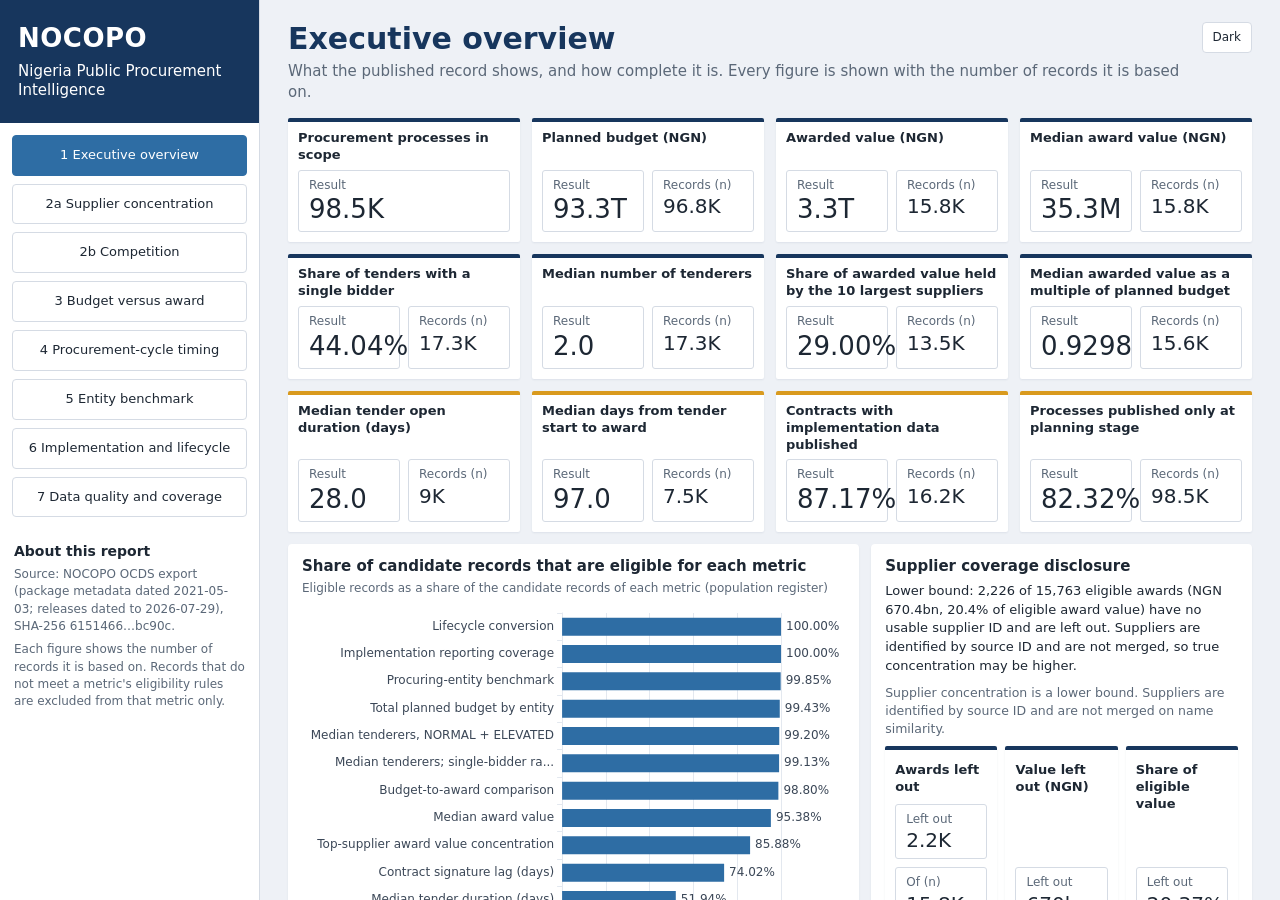
==== web/index.html @ b9e7f850 "feat(web): eight-page interactive web dashboard with responsive layout and Vercel config" ====
<!doctype html>
<html lang="en">
<head>
<meta charset="utf-8">
<meta name="viewport" content="width=device-width, initial-scale=1">
<meta http-equiv="Content-Security-Policy" content="default-src 'self'; script-src 'self'; style-src 'self'; img-src 'self' data:; font-src 'self'; connect-src 'self'; object-src 'none'; base-uri 'self'; form-action 'none'">
<meta name="description" content="Interactive dashboard of Nigeria's published public procurement records (NOCOPO OCDS export): suppliers, competition, budgets, timing, entities, implementation and data quality.">
<title>Nigeria Procurement Dashboard</title>
<link rel="icon" href="favicon.svg" type="image/svg+xml">
<link rel="stylesheet" href="css/site.css">
<script src="js/theme.js"></script>
<script src="vendor/echarts-5.6.0.min.js" defer></script>
<script type="module" src="js/app.js"></script>
</head>
<body>
<div class="layout">
  <aside class="sidebar" aria-label="Pages">
    <div class="brand">
      <p class="brand-name">NOCOPO</p>
      <p class="brand-sub">Nigeria Public Procurement Intelligence</p>
    </div>
    <nav><ul class="nav" id="nav"></ul></nav>
    <div class="about">
      <h2>About this report</h2>
      <p id="about-source"></p>
      <p>Each figure shows the number of records it is based on. Records that do not meet a metric's eligibility rules are excluded from that metric only.</p>
    </div>
  </aside>
  <div class="content">
    <div class="menu-bar">
      <span class="brand-name">NOCOPO</span>
      <label class="visually-hidden" for="page-menu">Page</label>
      <select id="page-menu"></select>
    </div>
    <main class="main" id="main" tabindex="-1">
      <div class="page-head">
        <div>
          <h1 class="page-title" id="page-title">Loading</h1>
          <p class="page-question" id="page-question"></p>
        </div>
        <button type="button" class="theme-toggle" id="theme-toggle" aria-label="Switch between light and dark colours">Dark</button>
      </div>
      <div id="page"><p class="loading">Loading the data…</p></div>
      <footer class="footer" id="footer">
        <p id="footer-caveat"></p>
        <p>Data: NOCOPO OCDS export published by the Bureau of Public Procurement under the Open Data Commons Public Domain
           Dedication and Licence (ODC-PDDL). Independent analysis, not endorsed by the Bureau of Public Procurement.</p>
        <p>Code and documentation: MIT licence. Charts: Apache ECharts 5.6.0, Apache License 2.0
           (<a href="vendor/ECHARTS-LICENSE.txt">licence</a>, <a href="vendor/ECHARTS-NOTICE.txt">notice</a>).</p>
        <p class="links">
          <a href="https://github.com/kene-obiekwe/nigeria-public-procurement-intelligence" rel="noopener">Source code and method (GitHub)</a>
          <a href="check.html">Data checks</a>
        </p>
        <p class="about-inline" id="about-inline"></p>
      </footer>
    </main>
  </div>
</div>
</body>
</html>
---- web/css/site.css ----
/* Nigeria Public Procurement Intelligence: web dashboard styles.
   Two neutral colours plus grey, as the Power BI report (dashboard/README.md §7): no red/green colouring. */

:root {
  --bg: #eef1f6;
  --surface: #ffffff;
  --surface-2: #f6f8fb;
  --fg: #1d2733;
  --muted: #5b6878;
  --line: #d5dbe4;
  --brand: #17365d;
  --brand-fg: #ffffff;
  --accent: #2e6da4;
  --accent-soft: #9dbfdf;
  --accent-2: #d99a1e;
  --focus: #2e6da4;
  --chart-text: #3b4757;
  --chart-grid: #e3e8ef;
  --shadow: 0 1px 2px rgba(23, 54, 93, 0.08);
  color-scheme: light;
}

@media (prefers-color-scheme: dark) {
  :root:not([data-theme="light"]) {
    --bg: #0e141b;
    --surface: #17202b;
    --surface-2: #1d2835;
    --fg: #e4eaf1;
    --muted: #9aa8b8;
    --line: #2d3a49;
    --brand: #10253f;
    --brand-fg: #e4eaf1;
    --accent: #6aa5dc;
    --accent-soft: #3d6a96;
    --accent-2: #e0ad45;
    --focus: #8cbcf0;
    --chart-text: #c3cedb;
    --chart-grid: #2a3644;
    --shadow: none;
    color-scheme: dark;
  }
}

:root[data-theme="dark"] {
  --bg: #0e141b;
  --surface: #17202b;
  --surface-2: #1d2835;
  --fg: #e4eaf1;
  --muted: #9aa8b8;
  --line: #2d3a49;
  --brand: #10253f;
  --brand-fg: #e4eaf1;
  --accent: #6aa5dc;
  --accent-soft: #3d6a96;
  --accent-2: #e0ad45;
  --focus: #8cbcf0;
  --chart-text: #c3cedb;
  --chart-grid: #2a3644;
  --shadow: none;
  color-scheme: dark;
}

* { box-sizing: border-box; }
html { -webkit-text-size-adjust: 100%; }
body {
  margin: 0;
  background: var(--bg);
  color: var(--fg);
  font: 14px/1.45 system-ui, -apple-system, "Segoe UI", Roboto, "Helvetica Neue", Arial, sans-serif;
}
a { color: var(--accent); }
:focus-visible { outline: 2px solid var(--focus); outline-offset: 2px; }
.visually-hidden { position: absolute; width: 1px; height: 1px; overflow: hidden; clip: rect(0 0 0 0); white-space: nowrap; }

/* ---------- shell ---------- */
.layout { display: grid; grid-template-columns: 260px minmax(0, 1fr); min-height: 100vh; }
.sidebar { background: var(--surface); border-right: 1px solid var(--line); display: flex; flex-direction: column; }
.brand { background: var(--brand); color: var(--brand-fg); padding: 20px 18px 22px; }
.brand-name { font-size: 26px; font-weight: 700; letter-spacing: 0.5px; margin: 0; }
.brand-sub { margin: 4px 0 0; font-size: 15px; line-height: 1.3; }
.nav { list-style: none; margin: 0; padding: 12px; display: grid; gap: 8px; }
.nav a {
  display: block; padding: 10px 12px; border: 1px solid var(--line); border-radius: 4px;
  color: var(--fg); text-decoration: none; text-align: center; font-size: 13px; background: var(--surface);
}
.nav a:hover { border-color: var(--accent); }
.nav a[aria-current="page"] { background: var(--accent); border-color: var(--accent); color: #fff; }
.about { padding: 4px 14px 18px; font-size: 12px; color: var(--muted); }
.about h2 { font-size: 14px; margin: 8px 0 4px; color: var(--fg); }
.about p { margin: 0 0 6px; }
.menu-bar { display: none; }

.main { padding: 22px 28px 16px; min-width: 0; }
.page-head { display: flex; justify-content: space-between; align-items: flex-start; gap: 12px; }
.page-title { font-size: 30px; line-height: 1.15; margin: 0; color: var(--brand); }
:root[data-theme="dark"] .page-title { color: var(--fg); }
@media (prefers-color-scheme: dark) { :root:not([data-theme="light"]) .page-title { color: var(--fg); } }
.page-question { margin: 4px 0 14px; color: var(--muted); font-size: 15px; }
.theme-toggle {
  flex: none; border: 1px solid var(--line); background: var(--surface); color: var(--fg);
  border-radius: 4px; padding: 6px 10px; font: inherit; font-size: 12px; cursor: pointer;
}

/* ---------- controls ---------- */
.controls { display: flex; flex-wrap: wrap; gap: 10px; margin-bottom: 14px; }
.control {
  background: var(--surface); border: 1px solid var(--line); border-radius: 4px; padding: 6px 8px;
  display: flex; flex-direction: column; gap: 4px; min-width: 150px; flex: 1 1 180px; max-width: 420px;
}
.control.wide { flex: 2 1 300px; }
.control label, .control .label { font-size: 12px; font-weight: 600; color: var(--brand); }
:root[data-theme="dark"] .control label, :root[data-theme="dark"] .control .label { color: var(--fg); }
@media (prefers-color-scheme: dark) {
  :root:not([data-theme="light"]) .control label, :root:not([data-theme="light"]) .control .label { color: var(--fg); }
}
.control select, .control input[type="text"], .control input[type="search"], .control input[type="number"] {
  font: inherit; color: var(--fg); background: var(--surface-2); border: 1px solid var(--line); border-radius: 3px;
  padding: 5px 6px; width: 100%; min-width: 0;
}
.control .row { display: flex; gap: 6px; }
.control button {
  font: inherit; font-size: 12px; border: 1px solid var(--line); background: var(--surface-2); color: var(--fg);
  border-radius: 3px; padding: 0 8px; cursor: pointer;
}
.control.check { flex-direction: row; align-items: center; gap: 8px; }
.control.check label { font-weight: 400; color: var(--fg); }
.control .hint { font-size: 11px; color: var(--muted); }

/* ---------- cards ---------- */
.cards { display: grid; grid-template-columns: repeat(4, minmax(0, 1fr)); gap: 12px; margin-bottom: 12px; }
.cards.five { grid-template-columns: repeat(5, minmax(0, 1fr)); }
.cards.three { grid-template-columns: repeat(3, minmax(0, 1fr)); }
.cards.six { grid-template-columns: repeat(6, minmax(0, 1fr)); }
.card {
  background: var(--surface); border-top: 4px solid var(--brand); border-radius: 2px; box-shadow: var(--shadow);
  padding: 8px 10px 10px; display: flex; flex-direction: column; min-width: 0; cursor: pointer;
}
:root[data-theme="dark"] .card { border-top-color: var(--accent); }
@media (prefers-color-scheme: dark) { :root:not([data-theme="light"]) .card { border-top-color: var(--accent); } }
.card.timing { border-top-color: var(--accent-2); }
.card-title { font-size: 13px; font-weight: 600; margin: 0 0 6px; line-height: 1.3; }
.card-body { display: flex; gap: 8px; margin-top: auto; }
.card-cell { flex: 1; min-width: 0; border: 1px solid var(--line); border-radius: 3px; padding: 6px 10px; }
.card-cell .k { font-size: 12px; color: var(--muted); }
.card-cell .v { font-size: 26px; line-height: 1.2; font-variant-numeric: tabular-nums; overflow-wrap: anywhere; }
.card-cell.n .v { font-size: 20px; }
.card.exact .card-cell .v { font-size: 15px; }
.card:focus-visible { outline-offset: 1px; }

/* ---------- panels ---------- */
.grid { display: grid; gap: 12px; margin-bottom: 12px; }
.grid.two { grid-template-columns: repeat(2, minmax(0, 1fr)); }
.grid.three { grid-template-columns: repeat(3, minmax(0, 1fr)); }
.grid.wide-left { grid-template-columns: minmax(0, 3fr) minmax(0, 2fr); }
.grid.wide-right { grid-template-columns: minmax(0, 2fr) minmax(0, 3fr); }
.panel { background: var(--surface); border-radius: 4px; box-shadow: var(--shadow); padding: 12px 14px; min-width: 0; }
.panel h2 { font-size: 15px; margin: 0; }
.panel .sub { margin: 2px 0 8px; font-size: 12px; color: var(--muted); }
.panel.sensitivity { border-left: 4px solid var(--accent-2); }
.panel p { margin: 4px 0 8px; }
.chart { width: 100%; height: 300px; }
.chart.tall { height: 380px; }
.chart.short { height: 240px; }

/* ---------- tables ---------- */
.table-wrap { overflow: auto; max-height: 420px; border: 1px solid var(--line); border-radius: 3px; }
.table-wrap.short { max-height: 300px; }
.table-wrap.free { max-height: none; }
table { border-collapse: collapse; width: 100%; font-size: 12.5px; font-variant-numeric: tabular-nums; }
th, td { padding: 5px 8px; border-bottom: 1px solid var(--line); text-align: left; vertical-align: top; }
th { position: sticky; top: 0; background: var(--surface-2); font-weight: 600; z-index: 1; }
td.num, th.num { text-align: right; white-space: nowrap; }
td.bar { position: relative; min-width: 110px; }
td.bar .fill { position: absolute; left: 0; top: 3px; bottom: 3px; background: var(--accent-soft); opacity: 0.75; }
td.bar span { position: relative; }
tr.blank td { color: var(--muted); }
.empty { color: var(--muted); font-style: italic; padding: 8px 0; }

/* ---------- text ---------- */
.caveat { color: var(--muted); font-size: 12.5px; margin: 6px 0; }
.disclosure { font-size: 13px; }
.disclosure strong { color: var(--fg); }
.footer { margin-top: 18px; padding-top: 10px; border-top: 1px solid var(--line); color: var(--muted); font-size: 12.5px; }
.footer p { margin: 4px 0; }
.footer .links a { margin-right: 14px; }
.loading { padding: 40px 0; color: var(--muted); }
.error { padding: 16px; background: var(--surface); border-left: 4px solid var(--accent-2); }

/* ---------- responsive ---------- */
@media (max-width: 1279px) {
  .cards, .cards.five, .cards.six { grid-template-columns: repeat(3, minmax(0, 1fr)); }
}
@media (max-width: 1023px) {
  .layout { grid-template-columns: minmax(0, 1fr); }
  .sidebar { display: none; }
  .menu-bar {
    display: flex; align-items: center; gap: 10px; flex-wrap: wrap; background: var(--brand); color: var(--brand-fg);
    padding: 10px 16px;
  }
  .menu-bar .brand-name { font-size: 20px; }
  .menu-bar select { flex: 1 1 200px; font: inherit; padding: 6px; border-radius: 3px; border: 0; min-width: 0; }
  .main { padding: 16px; }
  .grid.two, .grid.three, .grid.wide-left, .grid.wide-right { grid-template-columns: minmax(0, 1fr); }
  .cards, .cards.five, .cards.six, .cards.three { grid-template-columns: repeat(2, minmax(0, 1fr)); }
  .about-inline { display: block; }
}
@media (max-width: 599px) {
  .page-title { font-size: 24px; }
  .cards, .cards.five, .cards.six, .cards.three { grid-template-columns: minmax(0, 1fr); }
  .card-cell .v { font-size: 22px; }
  .control { max-width: none; flex-basis: 100%; }
  .chart { height: 280px; }
  .chart.tall { height: 360px; }
}
.about-inline { display: none; color: var(--muted); font-size: 12px; }

.cards.two-col { grid-template-columns: repeat(2, minmax(0, 1fr)); margin-top: 12px; }
@media (max-width: 599px) { .cards.two-col { grid-template-columns: minmax(0, 1fr); } }
.card-body { flex-wrap: wrap; }
.card-cell { min-width: 84px; }
.panel .cards { margin: 8px 0 0; gap: 8px; }
.panel .card-cell .v { font-size: 20px; }
.card-cell .v { white-space: nowrap; overflow-wrap: normal; }
.card.exact .card-cell .v { white-space: normal; overflow-wrap: anywhere; }
.table-wrap.tall { max-height: 640px; }
@media (max-width: 599px) {
  .table-wrap td:first-child, .table-wrap th:first-child { min-width: 150px; }
}
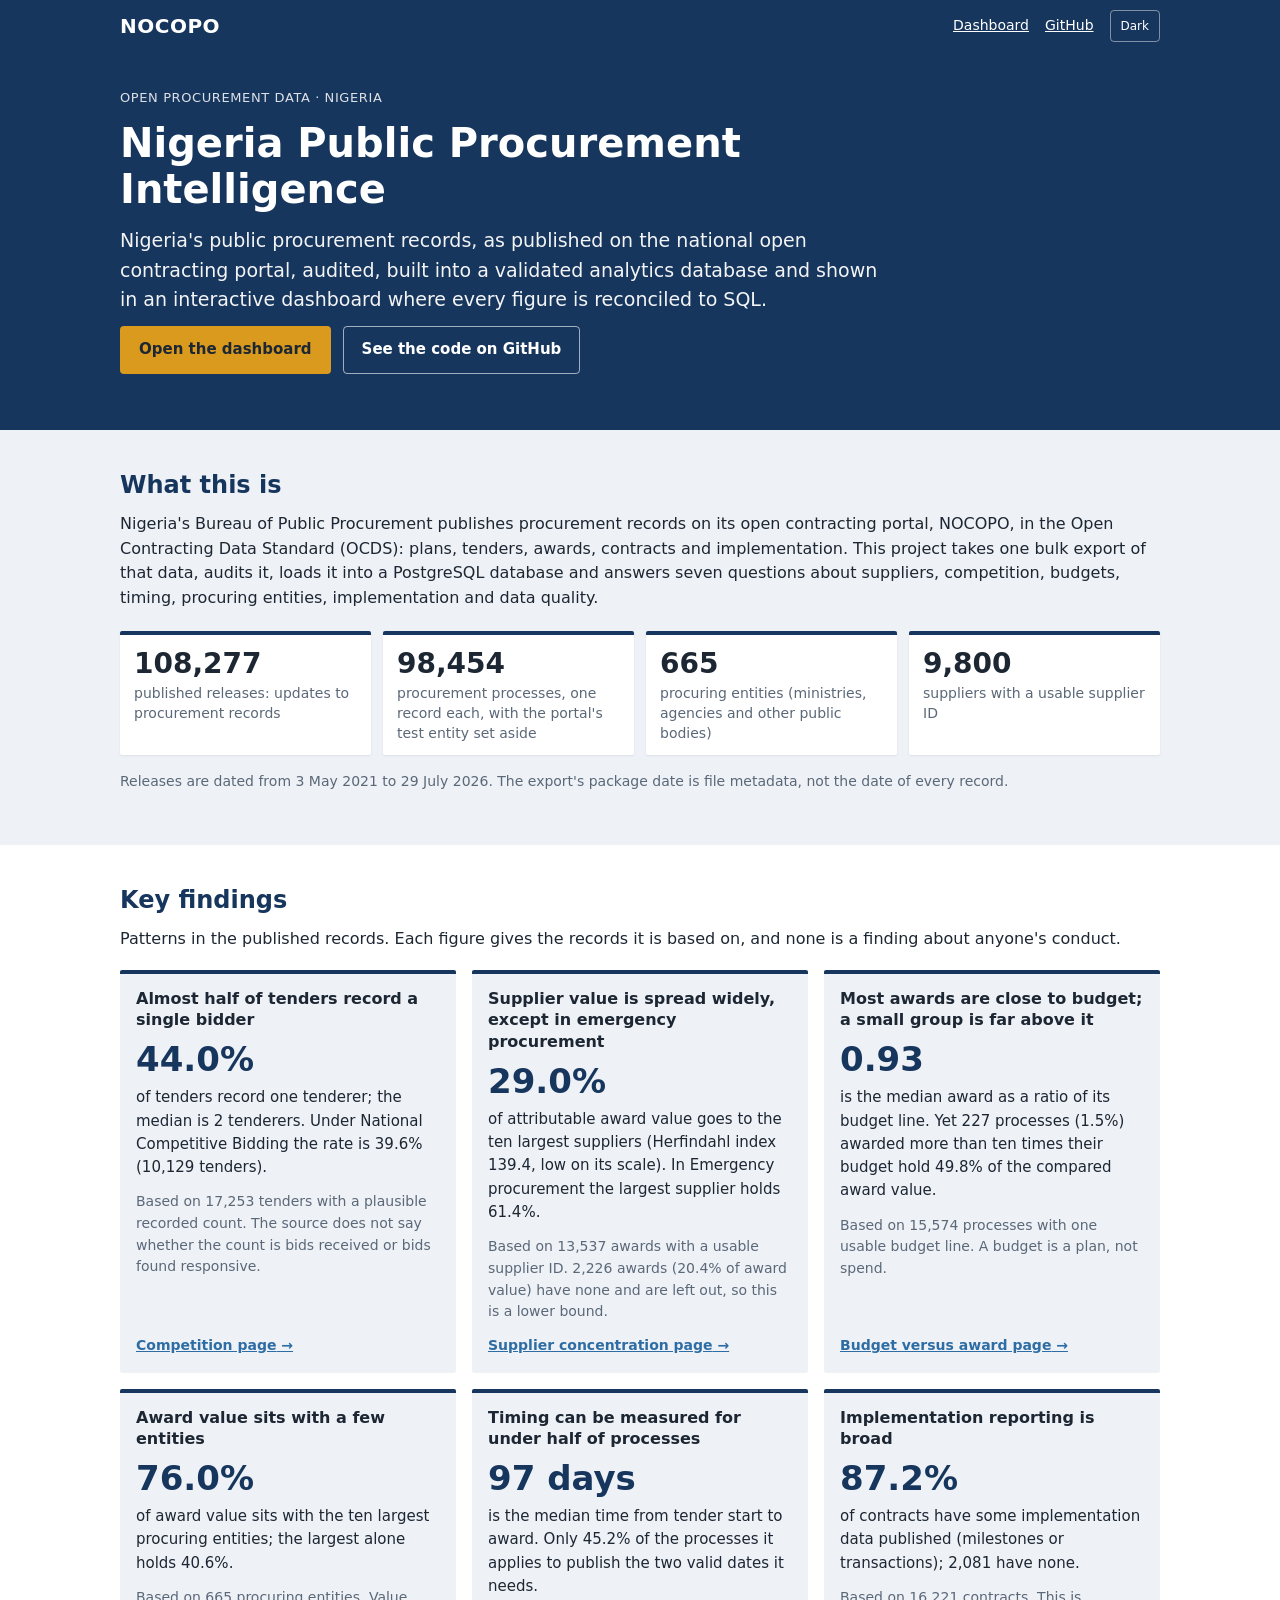
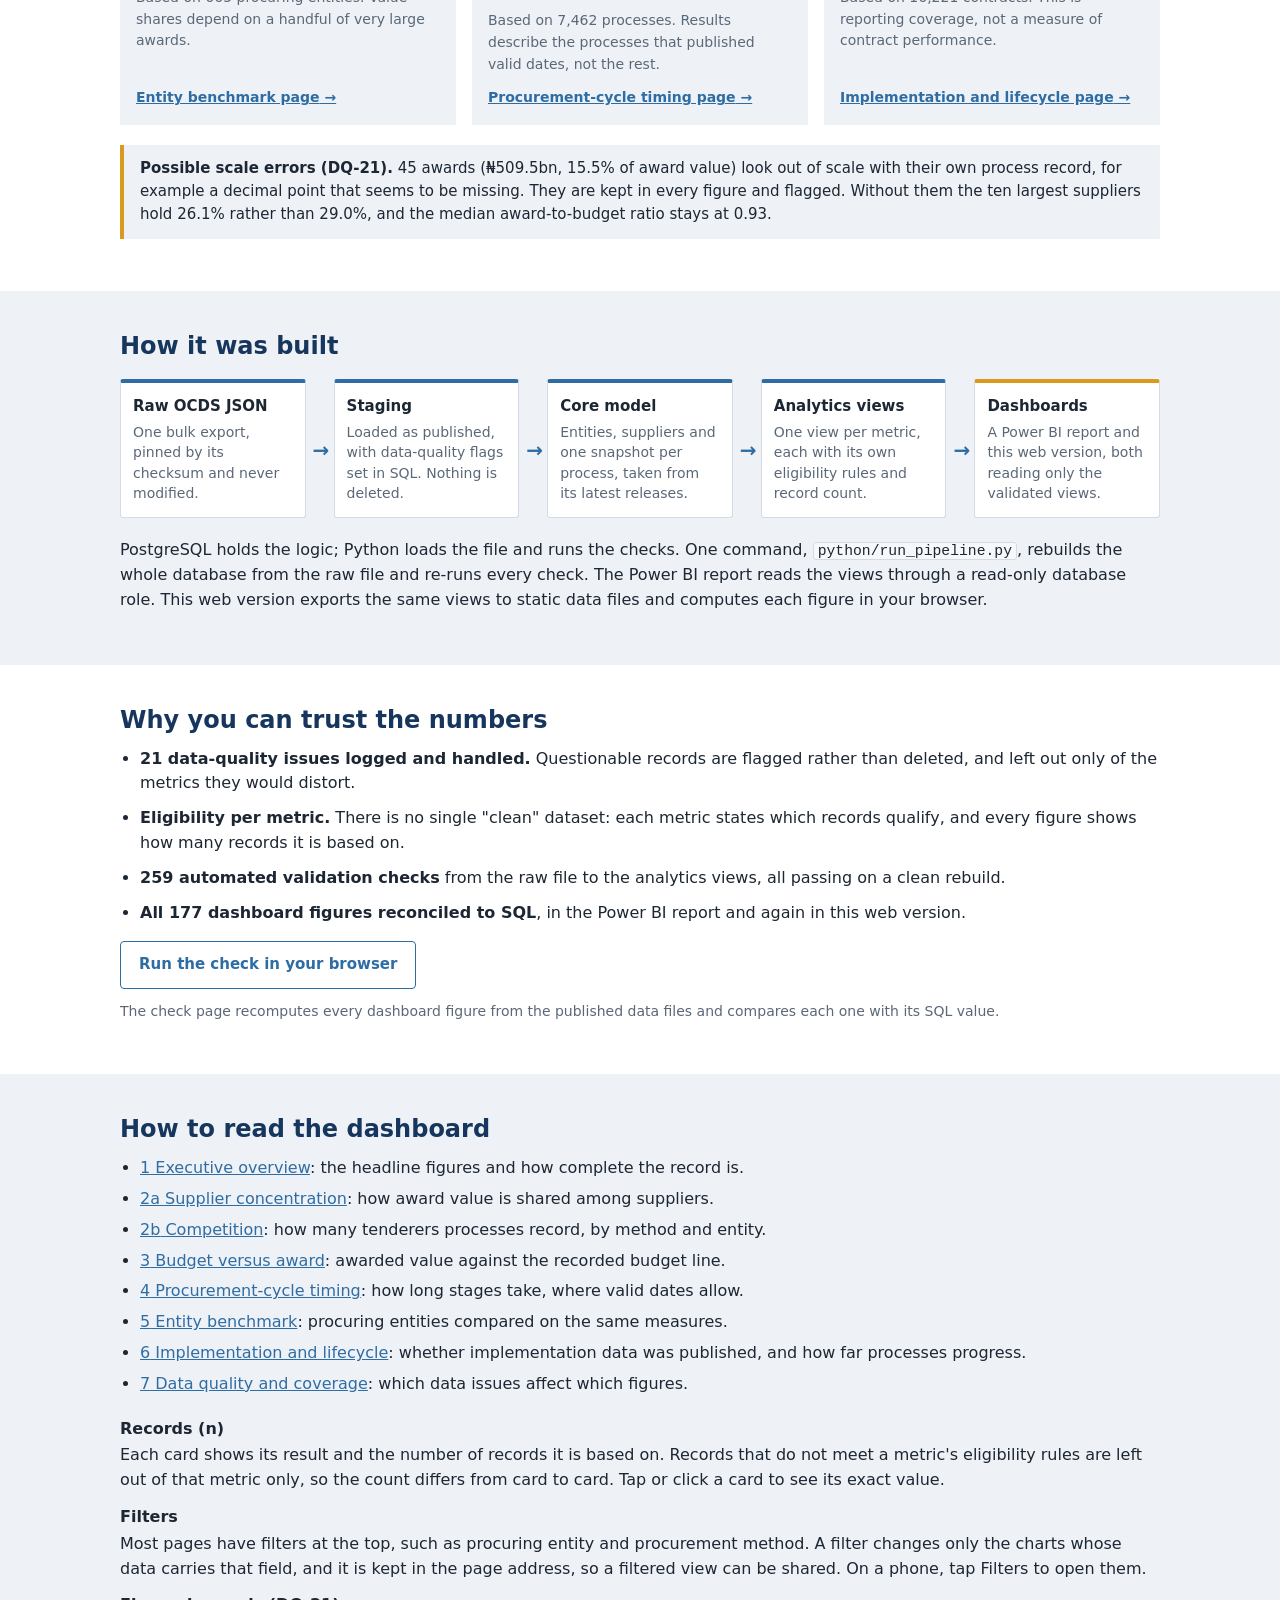
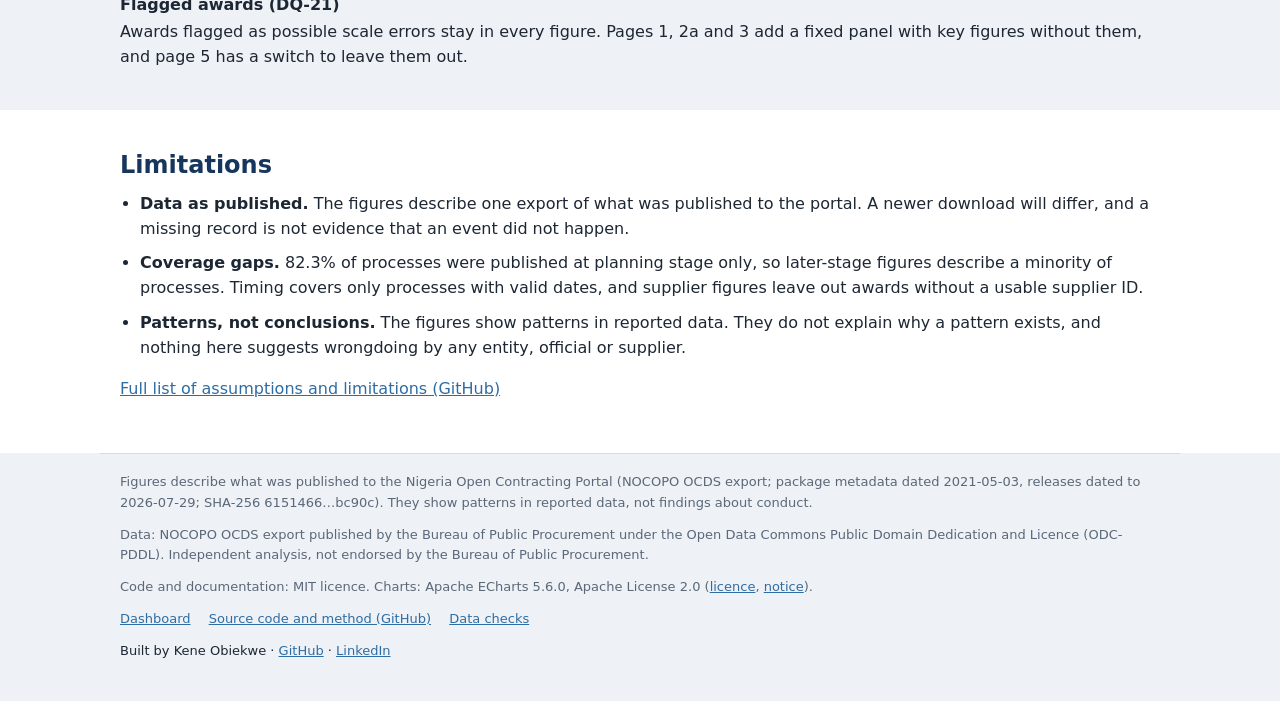
==== commit f281cb91: "feat(web): landing page, link previews and dashboard move to dashboard.html - web/index.html is now " ====
--- a/web/index.html
+++ b/web/index.html
@@ -4,57 +4,260 @@
 <meta charset="utf-8">
 <meta name="viewport" content="width=device-width, initial-scale=1">
 <meta http-equiv="Content-Security-Policy" content="default-src 'self'; script-src 'self'; style-src 'self'; img-src 'self' data:; font-src 'self'; connect-src 'self'; object-src 'none'; base-uri 'self'; form-action 'none'">
-<meta name="description" content="Interactive dashboard of Nigeria's published public procurement records (NOCOPO OCDS export): suppliers, competition, budgets, timing, entities, implementation and data quality.">
-<title>Nigeria Procurement Dashboard</title>
+<script src="js/route.js"></script>
+<title>Nigeria Public Procurement Intelligence</title>
+<meta name="description" content="Nigeria's published public procurement records (NOCOPO, OCDS format), audited and turned into a validated PostgreSQL database and an interactive dashboard. Every dashboard figure is reconciled to SQL.">
+<link rel="canonical" href="https://nocopo-dashboard.vercel.app/">
+<meta property="og:type" content="website">
+<meta property="og:site_name" content="Nigeria Public Procurement Intelligence">
+<meta property="og:title" content="Nigeria Public Procurement Intelligence">
+<meta property="og:description" content="Nigeria's published procurement records, audited and turned into a validated analytics database and an interactive dashboard. Every dashboard figure is reconciled to SQL.">
+<meta property="og:url" content="https://nocopo-dashboard.vercel.app/">
+<meta property="og:image" content="https://nocopo-dashboard.vercel.app/og-image.png">
+<meta property="og:image:type" content="image/png">
+<meta property="og:image:width" content="1200">
+<meta property="og:image:height" content="630">
+<meta property="og:image:alt" content="Nigeria Public Procurement Intelligence: headline figures from the NOCOPO open contracting data">
+<meta name="twitter:card" content="summary_large_image">
+<meta name="twitter:title" content="Nigeria Public Procurement Intelligence">
+<meta name="twitter:description" content="Nigeria's published procurement records, audited and turned into a validated analytics database and an interactive dashboard. Every dashboard figure is reconciled to SQL.">
+<meta name="twitter:image" content="https://nocopo-dashboard.vercel.app/og-image.png">
+<meta name="twitter:image:alt" content="Nigeria Public Procurement Intelligence: headline figures from the NOCOPO open contracting data">
 <link rel="icon" href="favicon.svg" type="image/svg+xml">
 <link rel="stylesheet" href="css/site.css">
+<link rel="stylesheet" href="css/landing.css">
 <script src="js/theme.js"></script>
-<script src="vendor/echarts-5.6.0.min.js" defer></script>
-<script type="module" src="js/app.js"></script>
+<script type="module" src="js/landing.js"></script>
 </head>
-<body>
-<div class="layout">
-  <aside class="sidebar" aria-label="Pages">
-    <div class="brand">
-      <p class="brand-name">NOCOPO</p>
-      <p class="brand-sub">Nigeria Public Procurement Intelligence</p>
-    </div>
-    <nav><ul class="nav" id="nav"></ul></nav>
-    <div class="about">
-      <h2>About this report</h2>
-      <p id="about-source"></p>
-      <p>Each figure shows the number of records it is based on. Records that do not meet a metric's eligibility rules are excluded from that metric only.</p>
-    </div>
-  </aside>
-  <div class="content">
-    <div class="menu-bar">
-      <span class="brand-name">NOCOPO</span>
-      <label class="visually-hidden" for="page-menu">Page</label>
-      <select id="page-menu"></select>
-    </div>
-    <main class="main" id="main" tabindex="-1">
-      <div class="page-head">
-        <div>
-          <h1 class="page-title" id="page-title">Loading</h1>
-          <p class="page-question" id="page-question"></p>
-        </div>
-        <button type="button" class="theme-toggle" id="theme-toggle" aria-label="Switch between light and dark colours">Dark</button>
+<body class="landing">
+<!-- Every figure on this page sits in an element marked data-fig (a figure of data/expected.json, re-rendered from the
+     JSON at load time), data-claim (a figure of docs/phase10_findings/claim_trace.md under that tag) or data-project
+     (a count read from the project's own records). Digits marked data-nofig are labels, not figures.
+     python/web/check_web_data.py verifies every one and fails on any figure outside them. -->
+<header class="topbar">
+  <div class="wrap topbar-in">
+    <a class="topbar-brand" href="./">NOCOPO</a>
+    <nav class="topbar-links" aria-label="Site">
+      <a href="dashboard.html">Dashboard</a>
+      <a href="https://github.com/kene-obiekwe/nigeria-public-procurement-intelligence" rel="noopener">GitHub</a>
+      <button type="button" class="theme-toggle" id="theme-toggle" aria-label="Switch between light and dark colours">Dark</button>
+    </nav>
+  </div>
+</header>
+
+<main id="main">
+  <section class="hero">
+    <div class="wrap">
+      <p class="eyebrow">Open procurement data · Nigeria</p>
+      <h1>Nigeria Public Procurement Intelligence</h1>
+      <p class="lead">Nigeria's public procurement records, as published on the national open contracting portal, audited,
+        built into a validated analytics database and shown in an interactive dashboard where every figure is reconciled
+        to SQL.</p>
+      <p class="actions">
+        <a class="button primary" href="dashboard.html">Open the dashboard</a>
+        <a class="button secondary" href="https://github.com/kene-obiekwe/nigeria-public-procurement-intelligence" rel="noopener">See the code on GitHub</a>
+      </p>
+    </div>
+  </section>
+
+  <section class="section" id="what" aria-labelledby="what-h">
+    <div class="wrap">
+      <h2 id="what-h">What this is</h2>
+      <p>Nigeria's Bureau of Public Procurement publishes procurement records on its open contracting portal, NOCOPO, in
+        the Open Contracting Data Standard (OCDS): plans, tenders, awards, contracts and implementation. This project takes
+        one bulk export of that data, audits it, loads it into a PostgreSQL database and answers seven questions about
+        suppliers, competition, budgets, timing, procuring entities, implementation and data quality.</p>
+      <ul class="stats">
+        <li><span class="stat-v" data-project="releases">108,277</span>
+          <span class="stat-k">published releases: updates to procurement records</span></li>
+        <li><span class="stat-v" data-fig="EXE-01" data-format="count">98,454</span>
+          <span class="stat-k">procurement processes, one record each, with the portal's test entity set aside</span></li>
+        <li><span class="stat-v" data-fig="ENT-01" data-format="count">665</span>
+          <span class="stat-k">procuring entities (ministries, agencies and other public bodies)</span></li>
+        <li><span class="stat-v" data-fig="SUP-02" data-format="count">9,800</span>
+          <span class="stat-k">suppliers with a usable supplier ID</span></li>
+      </ul>
+      <p class="note">Releases are dated from <span data-project="first_release_date">3 May 2021</span> to
+        <span data-project="last_release_date">29 July 2026</span>. The export's package date is file metadata, not
+        the date of every record.</p>
+    </div>
+  </section>
+
+  <section class="section alt" id="findings" aria-labelledby="findings-h">
+    <div class="wrap">
+      <h2 id="findings-h">Key findings</h2>
+      <p>Patterns in the published records. Each figure gives the records it is based on, and none is a finding about
+        anyone's conduct.</p>
+      <div class="findings">
+        <article class="finding">
+          <h3>Almost half of tenders record a single bidder</h3>
+          <p class="big"><span data-fig="EXE-05" data-format="pct1">44.0%</span></p>
+          <p>of tenders record one tenderer; the median is <span data-fig="EXE-06" data-format="count">2</span>
+            tenderers. Under National Competitive Bidding the rate is <span data-claim="C3">39.6%</span>
+            (<span data-claim="C3">10,129</span> tenders).</p>
+          <p class="n">Based on <span data-fig="COM-01" data-format="count">17,253</span> tenders with a plausible
+            recorded count. The source does not say whether the count is bids received or bids found responsive.</p>
+          <a class="more" href="dashboard.html#competition">Competition page</a>
+        </article>
+        <article class="finding">
+          <h3>Supplier value is spread widely, except in emergency procurement</h3>
+          <p class="big"><span data-fig="EXE-07" data-format="pct1">29.0%</span></p>
+          <p>of attributable award value goes to the ten largest suppliers (Herfindahl index
+            <span data-fig="SUP-09" data-format="index1">139.4</span>, low on its scale). In Emergency procurement the
+            largest supplier holds <span data-claim="S4">61.4%</span>.</p>
+          <p class="n">Based on <span data-fig="SUP-01" data-format="count">13,537</span> awards with a usable supplier
+            ID. <span data-fig="SUP-11" data-format="count">2,226</span> awards
+            (<span data-fig="SUP-13" data-format="pct1">20.4%</span> of award value) have none and are left out, so this
+            is a lower bound.</p>
+          <a class="more" href="dashboard.html#suppliers">Supplier concentration page</a>
+        </article>
+        <article class="finding">
+          <h3>Most awards are close to budget; a small group is far above it</h3>
+          <p class="big"><span data-fig="EXE-09" data-format="ratio2">0.93</span></p>
+          <p>is the median award as a ratio of its budget line. Yet <span data-fig="BVA-B6" data-format="count">227</span>
+            processes (<span data-claim="B3">1.5%</span>) awarded more than ten times their budget hold
+            <span data-claim="B3">49.8%</span> of the compared award value.</p>
+          <p class="n">Based on <span data-fig="BVA-01" data-format="count">15,574</span> processes with one usable
+            budget line. A budget is a plan, not spend.</p>
+          <a class="more" href="dashboard.html#budget">Budget versus award page</a>
+        </article>
+        <article class="finding">
+          <h3>Award value sits with a few entities</h3>
+          <p class="big"><span data-fig="ENT-06" data-format="pct1">76.0%</span></p>
+          <p>of award value sits with the ten largest procuring entities; the largest alone holds
+            <span data-fig="ENT-05" data-format="pct1">40.6%</span>.</p>
+          <p class="n">Based on <span data-fig="ENT-01" data-format="count">665</span> procuring entities. Value shares
+            depend on a handful of very large awards.</p>
+          <a class="more" href="dashboard.html#entities">Entity benchmark page</a>
+        </article>
+        <article class="finding">
+          <h3>Timing can be measured for under half of processes</h3>
+          <p class="big"><span data-fig="EXE-11" data-format="days">97</span> days</p>
+          <p>is the median time from tender start to award. Only
+            <span data-fig="TIM-11" data-format="pct1">45.2%</span> of the processes it applies to publish the two valid
+            dates it needs.</p>
+          <p class="n">Based on <span data-fig="TIM-02" data-format="count">7,462</span> processes. Results describe the
+            processes that published valid dates, not the rest.</p>
+          <a class="more" href="dashboard.html#timing">Procurement-cycle timing page</a>
+        </article>
+        <article class="finding">
+          <h3>Implementation reporting is broad</h3>
+          <p class="big"><span data-fig="EXE-12" data-format="pct1">87.2%</span></p>
+          <p>of contracts have some implementation data published (milestones or transactions);
+            <span data-fig="IMP-T4" data-format="count">2,081</span> have none.</p>
+          <p class="n">Based on <span data-fig="IMP-01" data-format="count">16,221</span> contracts. This is reporting
+            coverage, not a measure of contract performance.</p>
+          <a class="more" href="dashboard.html#implementation">Implementation and lifecycle page</a>
+        </article>
       </div>
-      <div id="page"><p class="loading">Loading the data…</p></div>
-      <footer class="footer" id="footer">
-        <p id="footer-caveat"></p>
-        <p>Data: NOCOPO OCDS export published by the Bureau of Public Procurement under the Open Data Commons Public Domain
-           Dedication and Licence (ODC-PDDL). Independent analysis, not endorsed by the Bureau of Public Procurement.</p>
-        <p>Code and documentation: MIT licence. Charts: Apache ECharts 5.6.0, Apache License 2.0
-           (<a href="vendor/ECHARTS-LICENSE.txt">licence</a>, <a href="vendor/ECHARTS-NOTICE.txt">notice</a>).</p>
-        <p class="links">
-          <a href="https://github.com/kene-obiekwe/nigeria-public-procurement-intelligence" rel="noopener">Source code and method (GitHub)</a>
-          <a href="check.html">Data checks</a>
-        </p>
-        <p class="about-inline" id="about-inline"></p>
-      </footer>
-    </main>
-  </div>
-</div>
+      <p class="callout"><strong>Possible scale errors (DQ-21).</strong> <span data-claim="X1">45</span> awards
+        (<span data-claim="X1">₦509.5bn</span>, <span data-claim="X1">15.5%</span> of award value) look out of scale
+        with their own process record, for example a decimal point that seems to be missing. They are kept in every
+        figure and flagged. Without them the ten largest suppliers hold <span data-claim="S6">26.1%</span> rather than
+        <span data-fig="EXE-07" data-format="pct1">29.0%</span>, and the median award-to-budget ratio stays at
+        <span data-claim="B8">0.93</span>.</p>
+    </div>
+  </section>
+
+  <section class="section" id="built" aria-labelledby="built-h">
+    <div class="wrap">
+      <h2 id="built-h">How it was built</h2>
+      <ol class="pipeline" aria-label="Data pipeline, from the raw file to the dashboards">
+        <li><strong>Raw OCDS JSON</strong><span>One bulk export, pinned by its checksum and never modified.</span></li>
+        <li><strong>Staging</strong><span>Loaded as published, with data-quality flags set in SQL. Nothing is deleted.</span></li>
+        <li><strong>Core model</strong><span>Entities, suppliers and one snapshot per process, taken from its latest releases.</span></li>
+        <li><strong>Analytics views</strong><span>One view per metric, each with its own eligibility rules and record count.</span></li>
+        <li><strong>Dashboards</strong><span>A Power BI report and this web version, both reading only the validated views.</span></li>
+      </ol>
+      <p>PostgreSQL holds the logic; Python loads the file and runs the checks. One command,
+        <code>python/run_pipeline.py</code>, rebuilds the whole database from the raw file and re-runs every check. The
+        Power BI report reads the views through a read-only database role. This web version exports the same views to
+        static data files and computes each figure in your browser.</p>
+    </div>
+  </section>
+
+  <section class="section alt" id="trust" aria-labelledby="trust-h">
+    <div class="wrap">
+      <h2 id="trust-h">Why you can trust the numbers</h2>
+      <ul class="trust">
+        <li><strong><span data-project="dq_issues">21</span> data-quality issues logged and handled.</strong>
+          Questionable records are flagged rather than deleted, and left out only of the metrics they would distort.</li>
+        <li><strong>Eligibility per metric.</strong> There is no single "clean" dataset: each metric states which records
+          qualify, and every figure shows how many records it is based on.</li>
+        <li><strong><span data-project="validation_checks">259</span> automated validation checks</strong> from the raw
+          file to the analytics views, all passing on a clean rebuild.</li>
+        <li><strong>All <span data-project="dashboard_figures">177</span> dashboard figures reconciled to SQL</strong>,
+          in the Power BI report and again in this web version.</li>
+      </ul>
+      <p class="actions">
+        <a class="button secondary" href="check.html">Run the check in your browser</a>
+      </p>
+      <p class="note">The check page recomputes every dashboard figure from the published data files and compares each
+        one with its SQL value.</p>
+    </div>
+  </section>
+
+  <section class="section" id="read" aria-labelledby="read-h">
+    <div class="wrap">
+      <h2 id="read-h">How to read the dashboard</h2>
+      <ul class="pages">
+        <li><a href="dashboard.html#overview"><span data-nofig>1</span> Executive overview</a>: the headline figures and how complete the record is.</li>
+        <li><a href="dashboard.html#suppliers"><span data-nofig>2a</span> Supplier concentration</a>: how award value is shared among suppliers.</li>
+        <li><a href="dashboard.html#competition"><span data-nofig>2b</span> Competition</a>: how many tenderers processes record, by method and entity.</li>
+        <li><a href="dashboard.html#budget"><span data-nofig>3</span> Budget versus award</a>: awarded value against the recorded budget line.</li>
+        <li><a href="dashboard.html#timing"><span data-nofig>4</span> Procurement-cycle timing</a>: how long stages take, where valid dates allow.</li>
+        <li><a href="dashboard.html#entities"><span data-nofig>5</span> Entity benchmark</a>: procuring entities compared on the same measures.</li>
+        <li><a href="dashboard.html#implementation"><span data-nofig>6</span> Implementation and lifecycle</a>: whether implementation data was published, and how far processes progress.</li>
+        <li><a href="dashboard.html#data-quality"><span data-nofig>7</span> Data quality and coverage</a>: which data issues affect which figures.</li>
+      </ul>
+      <dl class="guide">
+        <dt>Records (n)</dt>
+        <dd>Each card shows its result and the number of records it is based on. Records that do not meet a metric's
+          eligibility rules are left out of that metric only, so the count differs from card to card. Tap or click a
+          card to see its exact value.</dd>
+        <dt>Filters</dt>
+        <dd>Most pages have filters at the top, such as procuring entity and procurement method. A filter changes only
+          the charts whose data carries that field, and it is kept in the page address, so a filtered view can be
+          shared. On a phone, tap Filters to open them.</dd>
+        <dt>Flagged awards (DQ-21)</dt>
+        <dd>Awards flagged as possible scale errors stay in every figure. Pages <span data-nofig>1</span>,
+          <span data-nofig>2a</span> and <span data-nofig>3</span> add a fixed panel with key figures without them,
+          and page <span data-nofig>5</span> has a switch to leave them out.</dd>
+      </dl>
+    </div>
+  </section>
+
+  <section class="section alt" id="limits" aria-labelledby="limits-h">
+    <div class="wrap">
+      <h2 id="limits-h">Limitations</h2>
+      <ul class="trust">
+        <li><strong>Data as published.</strong> The figures describe one export of what was published to the portal. A
+          newer download will differ, and a missing record is not evidence that an event did not happen.</li>
+        <li><strong>Coverage gaps.</strong> <span data-fig="EXE-13" data-format="pct1">82.3%</span> of processes were
+          published at planning stage only, so later-stage figures describe a minority of processes. Timing covers only
+          processes with valid dates, and supplier figures leave out awards without a usable supplier ID.</li>
+        <li><strong>Patterns, not conclusions.</strong> The figures show patterns in reported data. They do not explain
+          why a pattern exists, and nothing here suggests wrongdoing by any entity, official or supplier.</li>
+      </ul>
+      <p><a href="https://github.com/kene-obiekwe/nigeria-public-procurement-intelligence/blob/main/docs/assumptions_and_limitations.md" rel="noopener">Full list of assumptions and limitations (GitHub)</a></p>
+    </div>
+  </section>
+</main>
+
+<footer class="footer wrap">
+  <p>Figures describe what was published to the Nigeria Open Contracting Portal (NOCOPO OCDS export; package metadata dated 2021-05-03, releases dated to 2026-07-29; SHA-256 6151466…bc90c). They show patterns in reported data, not findings about conduct.</p>
+  <p>Data: NOCOPO OCDS export published by the Bureau of Public Procurement under the Open Data Commons Public Domain
+     Dedication and Licence (ODC-PDDL). Independent analysis, not endorsed by the Bureau of Public Procurement.</p>
+  <p>Code and documentation: MIT licence. Charts: Apache ECharts <span data-nofig>5.6.0</span>, Apache License <span data-nofig>2.0</span>
+     (<a href="vendor/ECHARTS-LICENSE.txt">licence</a>, <a href="vendor/ECHARTS-NOTICE.txt">notice</a>).</p>
+  <p class="links">
+    <a href="dashboard.html">Dashboard</a>
+    <a href="https://github.com/kene-obiekwe/nigeria-public-procurement-intelligence" rel="noopener">Source code and method (GitHub)</a>
+    <a href="check.html">Data checks</a>
+  </p>
+  <p class="credit">Built by Kene Obiekwe ·
+    <a href="https://github.com/kene-obiekwe" rel="noopener">GitHub</a> ·
+    <a href="LINKEDIN_URL" rel="noopener">LinkedIn</a></p>
+</footer>
 </body>
 </html>
--- a/web/css/site.css
+++ b/web/css/site.css
@@ -77,6 +77,8 @@
 .sidebar { background: var(--surface); border-right: 1px solid var(--line); display: flex; flex-direction: column; }
 .brand { background: var(--brand); color: var(--brand-fg); padding: 20px 18px 22px; }
 .brand-name { font-size: 26px; font-weight: 700; letter-spacing: 0.5px; margin: 0; }
+.brand-name a, a.brand-name { color: inherit; text-decoration: none; }
+a.brand-name { color: var(--brand-fg); }
 .brand-sub { margin: 4px 0 0; font-size: 15px; line-height: 1.3; }
 .nav { list-style: none; margin: 0; padding: 12px; display: grid; gap: 8px; }
 .nav a {
@@ -172,7 +174,7 @@
 td.num, th.num { text-align: right; white-space: nowrap; }
 td.bar { position: relative; min-width: 110px; }
 td.bar .fill { position: absolute; left: 0; top: 3px; bottom: 3px; background: var(--accent-soft); opacity: 0.75; }
-td.bar span { position: relative; }
+td.bar span { position: relative; white-space: nowrap; }
 tr.blank td { color: var(--muted); }
 .empty { color: var(--muted); font-style: italic; padding: 8px 0; }
 
@@ -208,7 +210,8 @@
   .page-title { font-size: 24px; }
   .cards, .cards.five, .cards.six, .cards.three { grid-template-columns: minmax(0, 1fr); }
   .card-cell .v { font-size: 22px; }
-  .control { max-width: none; flex-basis: 100%; }
+  .control { max-width: none; min-width: 0; flex: 0 1 calc(50% - 5px); }
+  .control.wide { flex-basis: 100%; }
   .chart { height: 280px; }
   .chart.tall { height: 360px; }
 }
@@ -226,3 +229,32 @@
 @media (max-width: 599px) {
   .table-wrap td:first-child, .table-wrap th:first-child { min-width: 150px; }
 }
+
+/* ---------- filter bar: a closed, collapsible section on phones; always open (summary hidden) from 600 px ---------- */
+.filters { margin-bottom: 14px; }
+.filters > .controls { margin-bottom: 0; }
+.filters > summary { display: none; }
+@media (max-width: 599px) {
+  .filters > summary {
+    display: flex; flex-wrap: wrap; align-items: baseline; gap: 4px 10px; cursor: pointer; list-style: none;
+    background: var(--surface); border: 1px solid var(--line); border-radius: 4px; padding: 10px 12px; font-size: 13px;
+  }
+  .filters > summary::-webkit-details-marker { display: none; }
+  .filters > summary::before { content: "\25B8"; color: var(--accent); }
+  .filters[open] > summary::before { content: "\25BE"; }
+  .filters[open] > summary { border-bottom-left-radius: 0; border-bottom-right-radius: 0; }
+  .filters-title { font-weight: 600; color: var(--brand); }
+  .filters-active { color: var(--muted); font-size: 12px; min-width: 0; overflow-wrap: anywhere; }
+  .filters[open] > .controls { padding: 10px; background: var(--surface-2); border: 1px solid var(--line); border-top: 0; border-radius: 0 0 4px 4px; }
+}
+:root[data-theme="dark"] .filters-title { color: var(--fg); }
+@media (prefers-color-scheme: dark) { :root:not([data-theme="light"]) .filters-title { color: var(--fg); } }
+
+/* The value column of a table with bars stays whole on tablets: tighter cells and wrapping headers, so the 20-supplier table fits
+   its box at 600 to 1023 px and still scrolls inside it on phones. */
+@media (min-width: 600px) and (max-width: 1023px) {
+  .table-wrap.tall th, .table-wrap.tall td { padding: 5px 6px; }
+  .table-wrap.tall th.num { white-space: normal; }
+  .table-wrap.tall td.bar { min-width: 128px; }
+  .table-wrap.tall td:nth-child(2) { white-space: nowrap; font-size: 11.5px; }
+}
--- a/web/css/landing.css
+++ b/web/css/landing.css
@@ -0,0 +1,110 @@
+/* Landing page (index.html). Uses the colour tokens of site.css, so light and dark follow the same toggle. */
+
+.landing { font-size: 16px; line-height: 1.55; }
+.landing .wrap { max-width: 1080px; margin: 0 auto; padding: 0 20px; }
+.landing h2 { font-size: 24px; line-height: 1.25; margin: 0 0 12px; color: var(--brand); }
+.landing h3 { font-size: 16px; line-height: 1.35; margin: 0 0 8px; }
+.landing p { margin: 0 0 12px; }
+.landing code { font-size: 0.92em; background: var(--surface-2); border: 1px solid var(--line); border-radius: 3px; padding: 0 4px; overflow-wrap: anywhere; }
+:root[data-theme="dark"] .landing h2 { color: var(--fg); }
+@media (prefers-color-scheme: dark) { :root:not([data-theme="light"]) .landing h2 { color: var(--fg); } }
+
+/* ---------- top bar and hero ---------- */
+.topbar { background: var(--brand); color: var(--brand-fg); }
+.topbar-in { display: flex; align-items: center; justify-content: space-between; gap: 12px; min-height: 52px; flex-wrap: wrap; }
+.topbar-brand { color: var(--brand-fg); font-size: 20px; font-weight: 700; letter-spacing: 0.5px; text-decoration: none; }
+.topbar-links { display: flex; align-items: center; gap: 16px; flex-wrap: wrap; }
+.topbar-links a { color: var(--brand-fg); font-size: 14px; }
+.topbar .theme-toggle { border-color: rgba(255, 255, 255, 0.45); background: transparent; color: var(--brand-fg); }
+
+.hero { background: var(--brand); color: var(--brand-fg); padding: 36px 0 44px; }
+.hero h1 { font-size: 40px; line-height: 1.15; margin: 0 0 14px; max-width: 760px; }
+.eyebrow { font-size: 13px; letter-spacing: 0.6px; text-transform: uppercase; opacity: 0.85; margin: 0 0 8px; }
+.lead { font-size: 19px; max-width: 760px; }
+.hero .lead { color: var(--brand-fg); opacity: 0.95; }
+.actions { display: flex; flex-wrap: wrap; gap: 12px; margin: 22px 0 0; }
+.button {
+  display: inline-block; padding: 11px 18px; border-radius: 4px; font-weight: 600; font-size: 15px;
+  text-decoration: none; border: 1px solid transparent;
+}
+.button.primary { background: var(--accent-2); color: #1d2733; }
+.button.primary:hover { filter: brightness(1.06); }
+.hero .button.secondary { color: var(--brand-fg); border-color: rgba(255, 255, 255, 0.6); }
+.button.secondary { color: var(--accent); border-color: var(--accent); background: var(--surface); }
+.hero .button.secondary { background: transparent; }
+
+/* ---------- sections ---------- */
+.section { padding: 40px 0; background: var(--bg); }
+.section.alt { background: var(--surface); }
+.note { color: var(--muted); font-size: 14px; }
+
+.stats { list-style: none; margin: 20px 0 16px; padding: 0; display: grid; grid-template-columns: repeat(4, minmax(0, 1fr)); gap: 12px; }
+.stats li { background: var(--surface); border-top: 4px solid var(--brand); border-radius: 2px; box-shadow: var(--shadow); padding: 12px 14px; min-width: 0; }
+:root[data-theme="dark"] .stats li { border-top-color: var(--accent); }
+@media (prefers-color-scheme: dark) { :root:not([data-theme="light"]) .stats li { border-top-color: var(--accent); } }
+.stat-v { display: block; font-size: 28px; font-weight: 700; line-height: 1.2; font-variant-numeric: tabular-nums; }
+.stat-k { display: block; color: var(--muted); font-size: 14px; line-height: 1.4; margin-top: 4px; }
+
+.findings { display: grid; grid-template-columns: repeat(3, minmax(0, 1fr)); gap: 16px; margin: 18px 0 20px; }
+.finding {
+  background: var(--bg); border-top: 4px solid var(--brand); border-radius: 2px; padding: 14px 16px 16px;
+  display: flex; flex-direction: column; min-width: 0;
+}
+:root[data-theme="dark"] .finding { border-top-color: var(--accent); }
+@media (prefers-color-scheme: dark) { :root:not([data-theme="light"]) .finding { border-top-color: var(--accent); } }
+.finding .big { font-size: 34px; font-weight: 700; line-height: 1.1; margin: 2px 0 8px; font-variant-numeric: tabular-nums; color: var(--brand); }
+:root[data-theme="dark"] .finding .big { color: var(--fg); }
+@media (prefers-color-scheme: dark) { :root:not([data-theme="light"]) .finding .big { color: var(--fg); } }
+.finding p { font-size: 15px; }
+.finding .n { color: var(--muted); font-size: 14px; }
+.finding .more { margin-top: auto; font-size: 14px; font-weight: 600; }
+.finding .more::after { content: " \2192"; }
+.callout { border-left: 4px solid var(--accent-2); background: var(--bg); padding: 12px 16px; font-size: 15px; }
+
+/* Pipeline: a row of steps with arrows on wide screens, a column on narrow ones. */
+.pipeline { list-style: none; margin: 18px 0 20px; padding: 0; display: grid; grid-template-columns: repeat(5, minmax(0, 1fr)); gap: 28px; }
+.pipeline li {
+  position: relative; background: var(--surface); border: 1px solid var(--line); border-top: 4px solid var(--accent);
+  border-radius: 3px; padding: 12px 12px 14px; min-width: 0;
+}
+.pipeline li:last-child { border-top-color: var(--accent-2); }
+.pipeline strong { display: block; font-size: 15px; margin-bottom: 4px; }
+.pipeline span { display: block; color: var(--muted); font-size: 14px; line-height: 1.45; }
+.pipeline li + li::before {
+  content: "\2192"; position: absolute; left: -22px; top: 50%; transform: translateY(-50%);
+  color: var(--accent); font-size: 20px; font-weight: 700;
+}
+
+.trust { margin: 0 0 16px; padding-left: 20px; }
+.trust li { margin-bottom: 10px; }
+.pages { margin: 0 0 20px; padding-left: 20px; }
+.pages li { margin-bottom: 6px; }
+.guide { margin: 0; }
+.guide dt { font-weight: 700; margin-top: 12px; }
+.guide dd { margin: 2px 0 0; }
+
+.landing .footer { padding: 18px 20px 28px; margin-top: 0; font-size: 13px; }
+.landing .footer .links a { margin-right: 14px; display: inline-block; }
+.credit { color: var(--fg); }
+
+/* ---------- responsive ---------- */
+@media (max-width: 959px) {
+  .findings { grid-template-columns: repeat(2, minmax(0, 1fr)); }
+  .stats { grid-template-columns: repeat(2, minmax(0, 1fr)); }
+  .pipeline { grid-template-columns: minmax(0, 1fr); gap: 26px; }
+  .pipeline li + li::before { content: "\25BC"; font-size: 14px; left: 50%; top: -22px; transform: translateX(-50%); }
+}
+@media (max-width: 599px) {
+  .landing .wrap { padding: 0 16px; }
+  .hero { padding: 26px 0 32px; }
+  .hero h1 { font-size: 30px; }
+  .lead { font-size: 17px; }
+  .landing h2 { font-size: 21px; }
+  .section { padding: 30px 0; }
+  .findings { grid-template-columns: minmax(0, 1fr); }
+  .stats { grid-template-columns: minmax(0, 1fr); }
+  .stat-v { font-size: 24px; }
+  .finding .big { font-size: 30px; }
+  .button { flex: 1 1 100%; text-align: center; }
+  .landing .footer { padding: 16px 16px 24px; }
+}
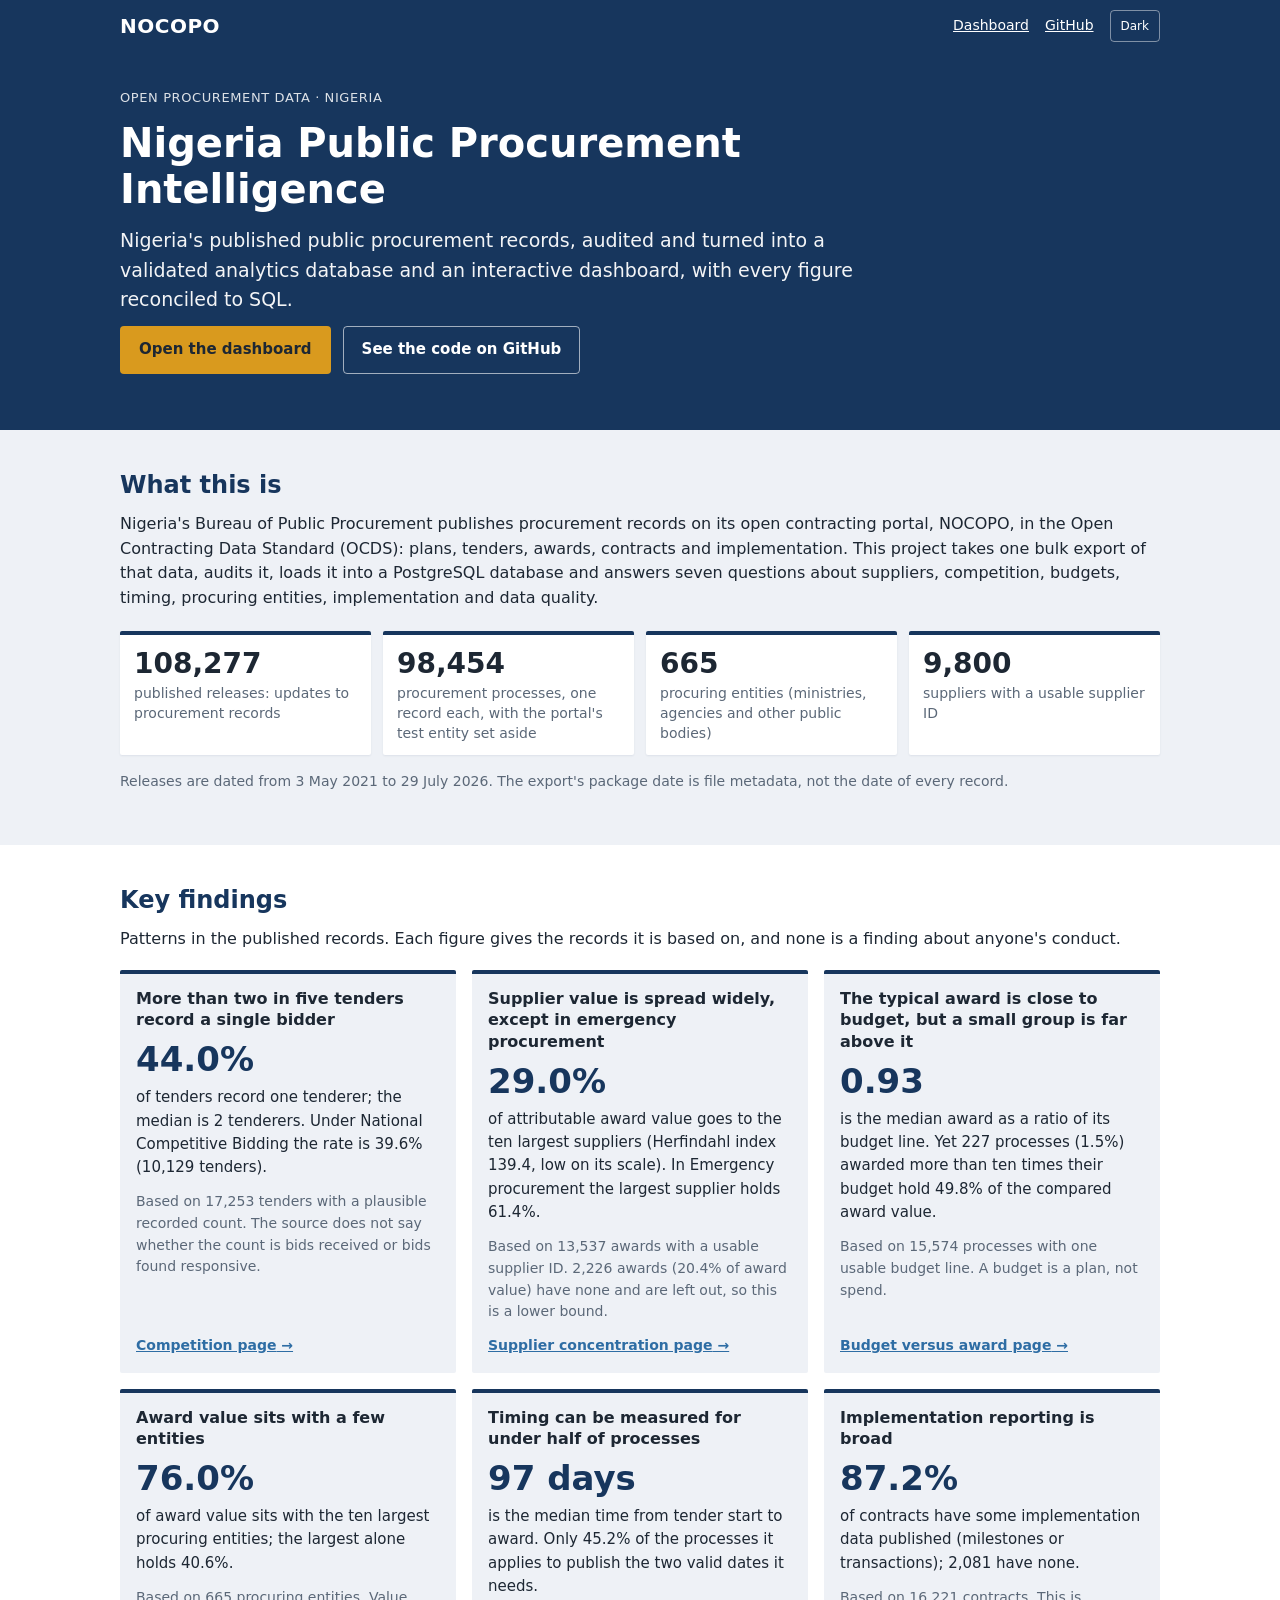
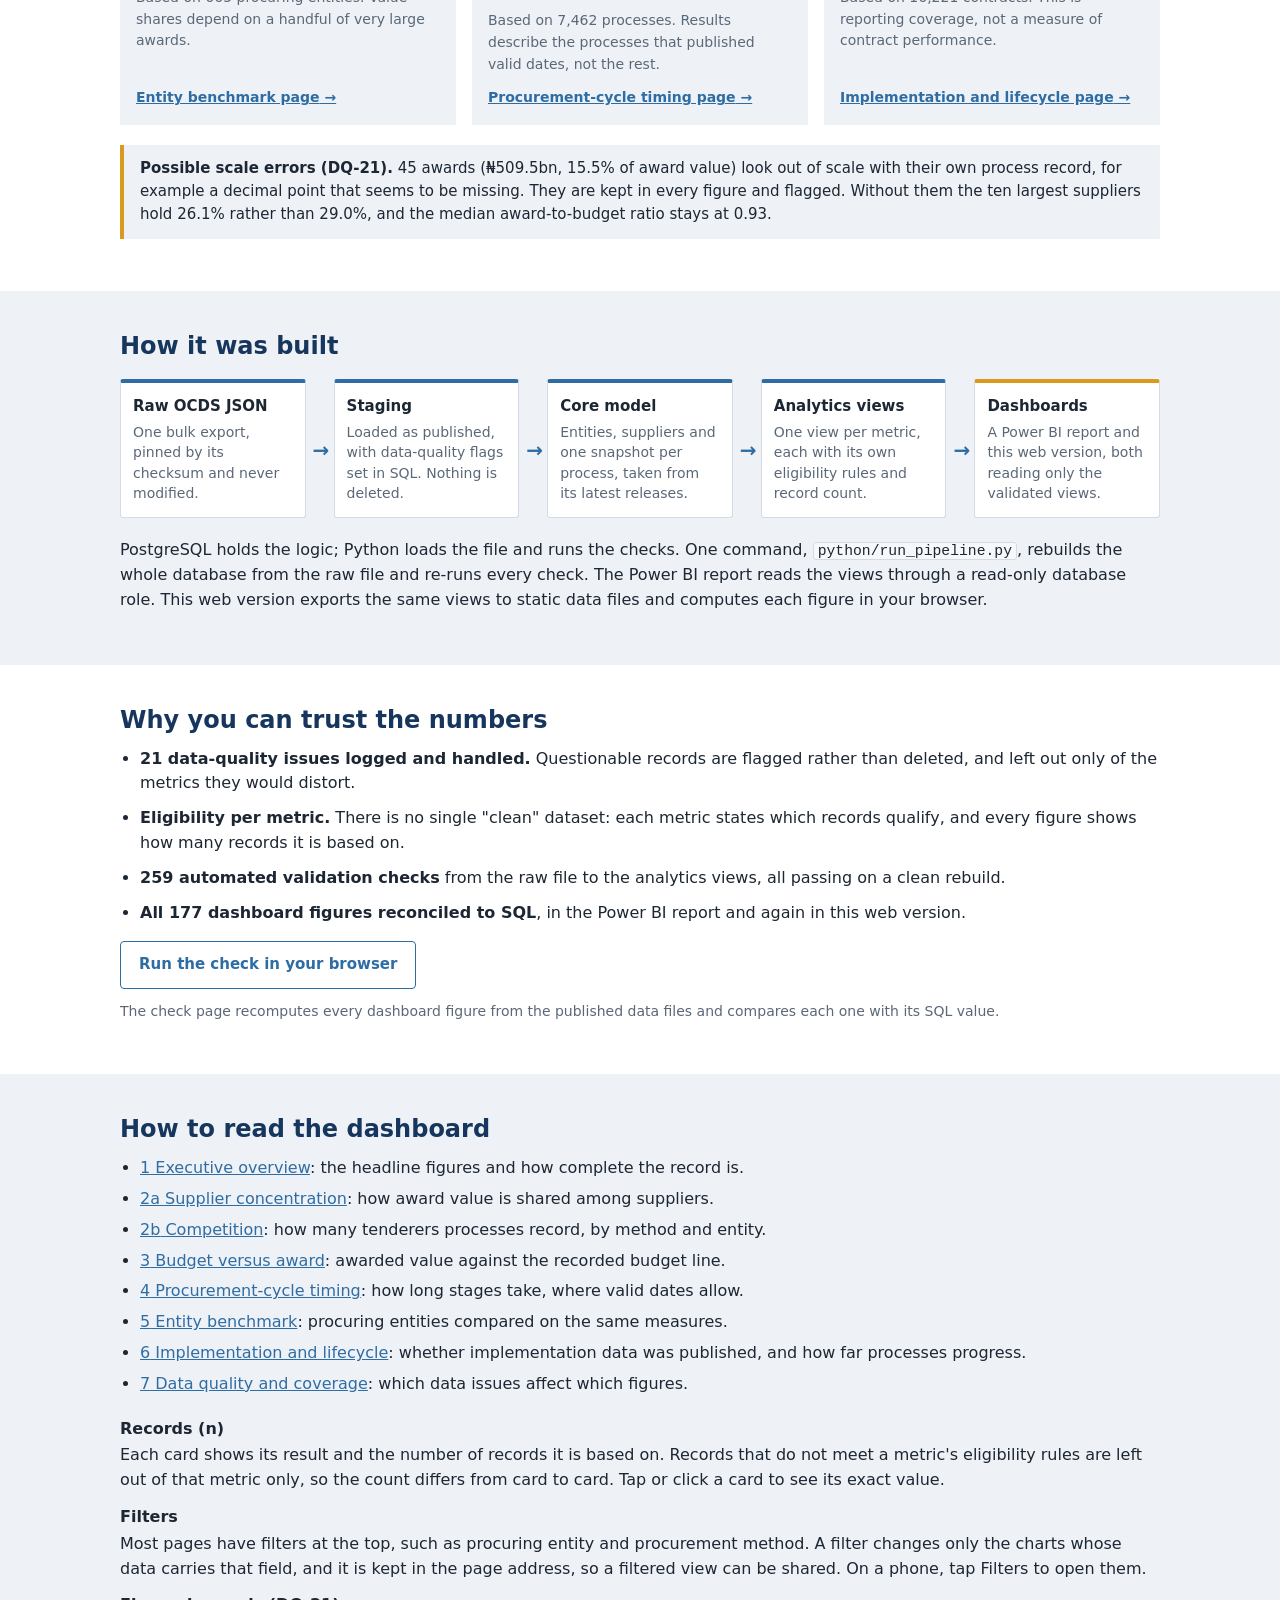
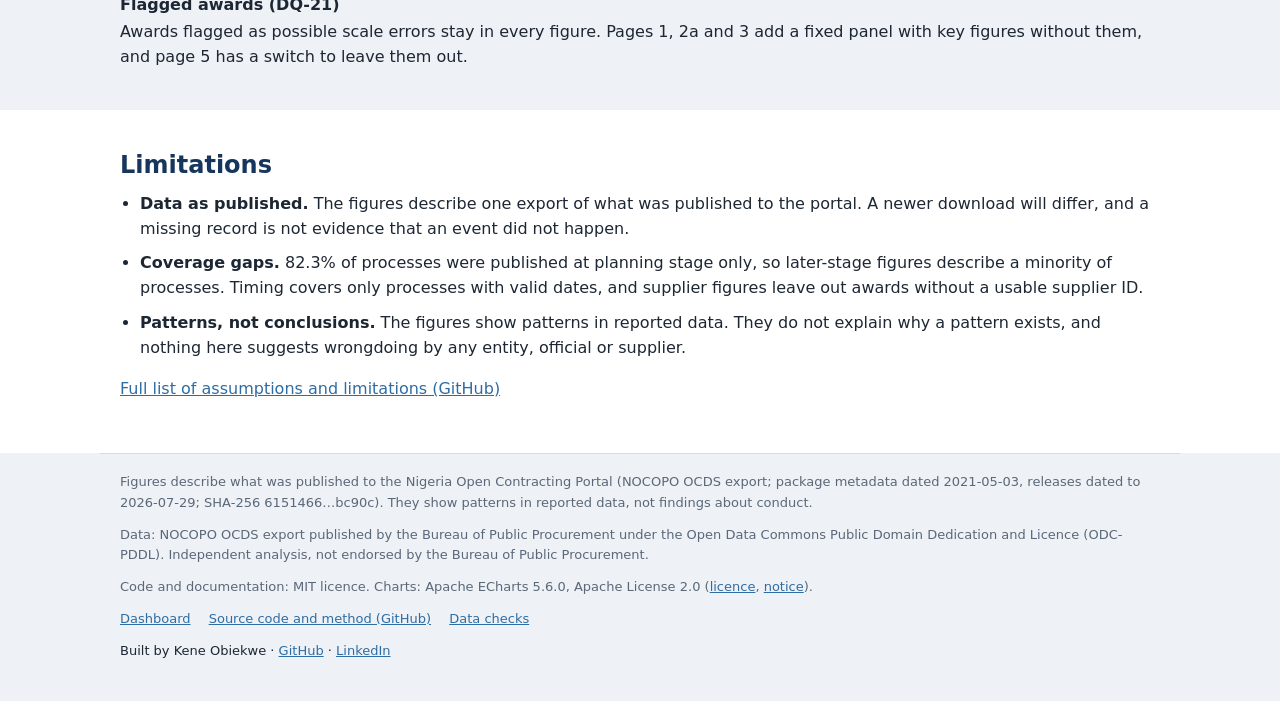
==== commit 5c6d1446: "docs: reword two finding headlines (W-1, W-2), landing hero (W-3), LinkedIn link - Findings 2 and 3 " ====
--- a/web/index.html
+++ b/web/index.html
@@ -50,9 +50,8 @@
     <div class="wrap">
       <p class="eyebrow">Open procurement data · Nigeria</p>
       <h1>Nigeria Public Procurement Intelligence</h1>
-      <p class="lead">Nigeria's public procurement records, as published on the national open contracting portal, audited,
-        built into a validated analytics database and shown in an interactive dashboard where every figure is reconciled
-        to SQL.</p>
+      <p class="lead">Nigeria's published public procurement records, audited and turned into a validated analytics
+        database and an interactive dashboard, with every figure reconciled to SQL.</p>
       <p class="actions">
         <a class="button primary" href="dashboard.html">Open the dashboard</a>
         <a class="button secondary" href="https://github.com/kene-obiekwe/nigeria-public-procurement-intelligence" rel="noopener">See the code on GitHub</a>
@@ -90,7 +89,7 @@
         anyone's conduct.</p>
       <div class="findings">
         <article class="finding">
-          <h3>Almost half of tenders record a single bidder</h3>
+          <h3>More than two in five tenders record a single bidder</h3>
           <p class="big"><span data-fig="EXE-05" data-format="pct1">44.0%</span></p>
           <p>of tenders record one tenderer; the median is <span data-fig="EXE-06" data-format="count">2</span>
             tenderers. Under National Competitive Bidding the rate is <span data-claim="C3">39.6%</span>
@@ -112,7 +111,7 @@
           <a class="more" href="dashboard.html#suppliers">Supplier concentration page</a>
         </article>
         <article class="finding">
-          <h3>Most awards are close to budget; a small group is far above it</h3>
+          <h3>The typical award is close to budget, but a small group is far above it</h3>
           <p class="big"><span data-fig="EXE-09" data-format="ratio2">0.93</span></p>
           <p>is the median award as a ratio of its budget line. Yet <span data-fig="BVA-B6" data-format="count">227</span>
             processes (<span data-claim="B3">1.5%</span>) awarded more than ten times their budget hold
@@ -257,7 +256,7 @@
   </p>
   <p class="credit">Built by Kene Obiekwe ·
     <a href="https://github.com/kene-obiekwe" rel="noopener">GitHub</a> ·
-    <a href="LINKEDIN_URL" rel="noopener">LinkedIn</a></p>
+    <a href="https://www.linkedin.com/in/kene-obiekwe10" rel="noopener">LinkedIn</a></p>
 </footer>
 </body>
 </html>
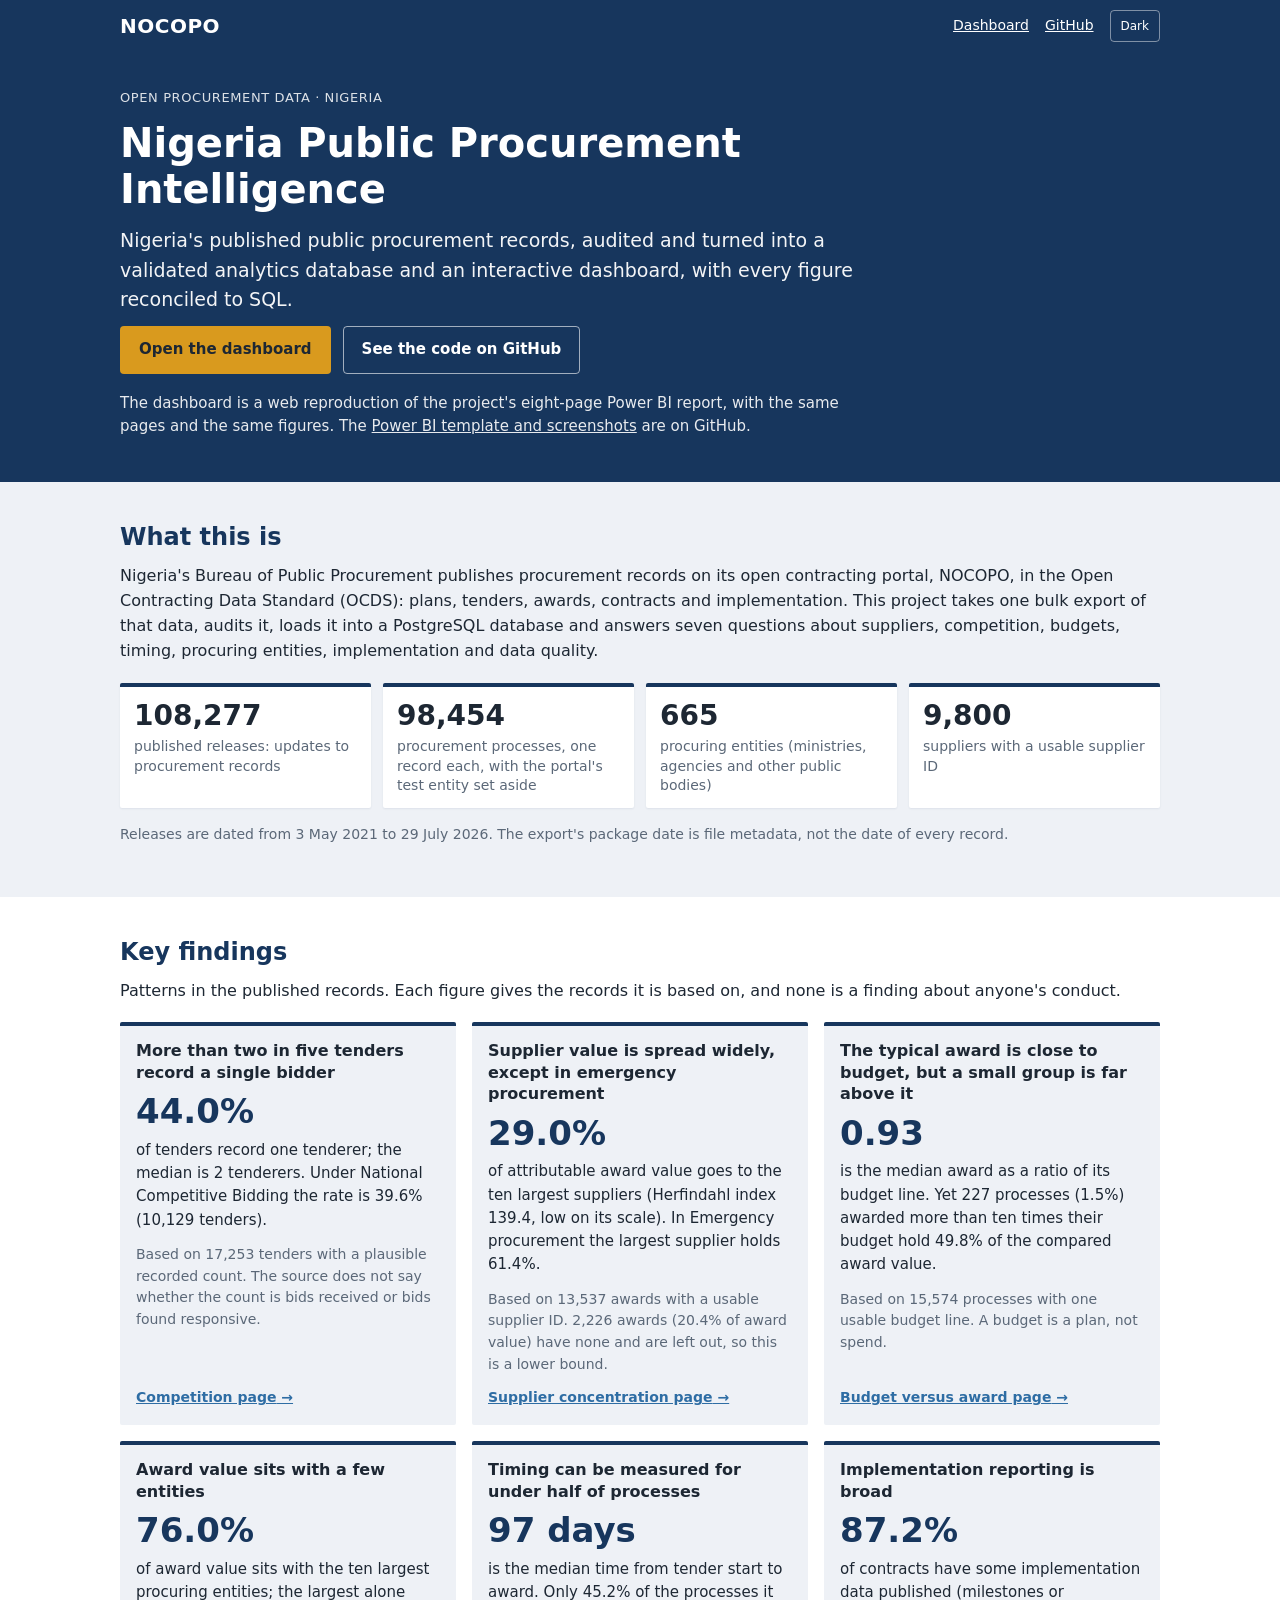
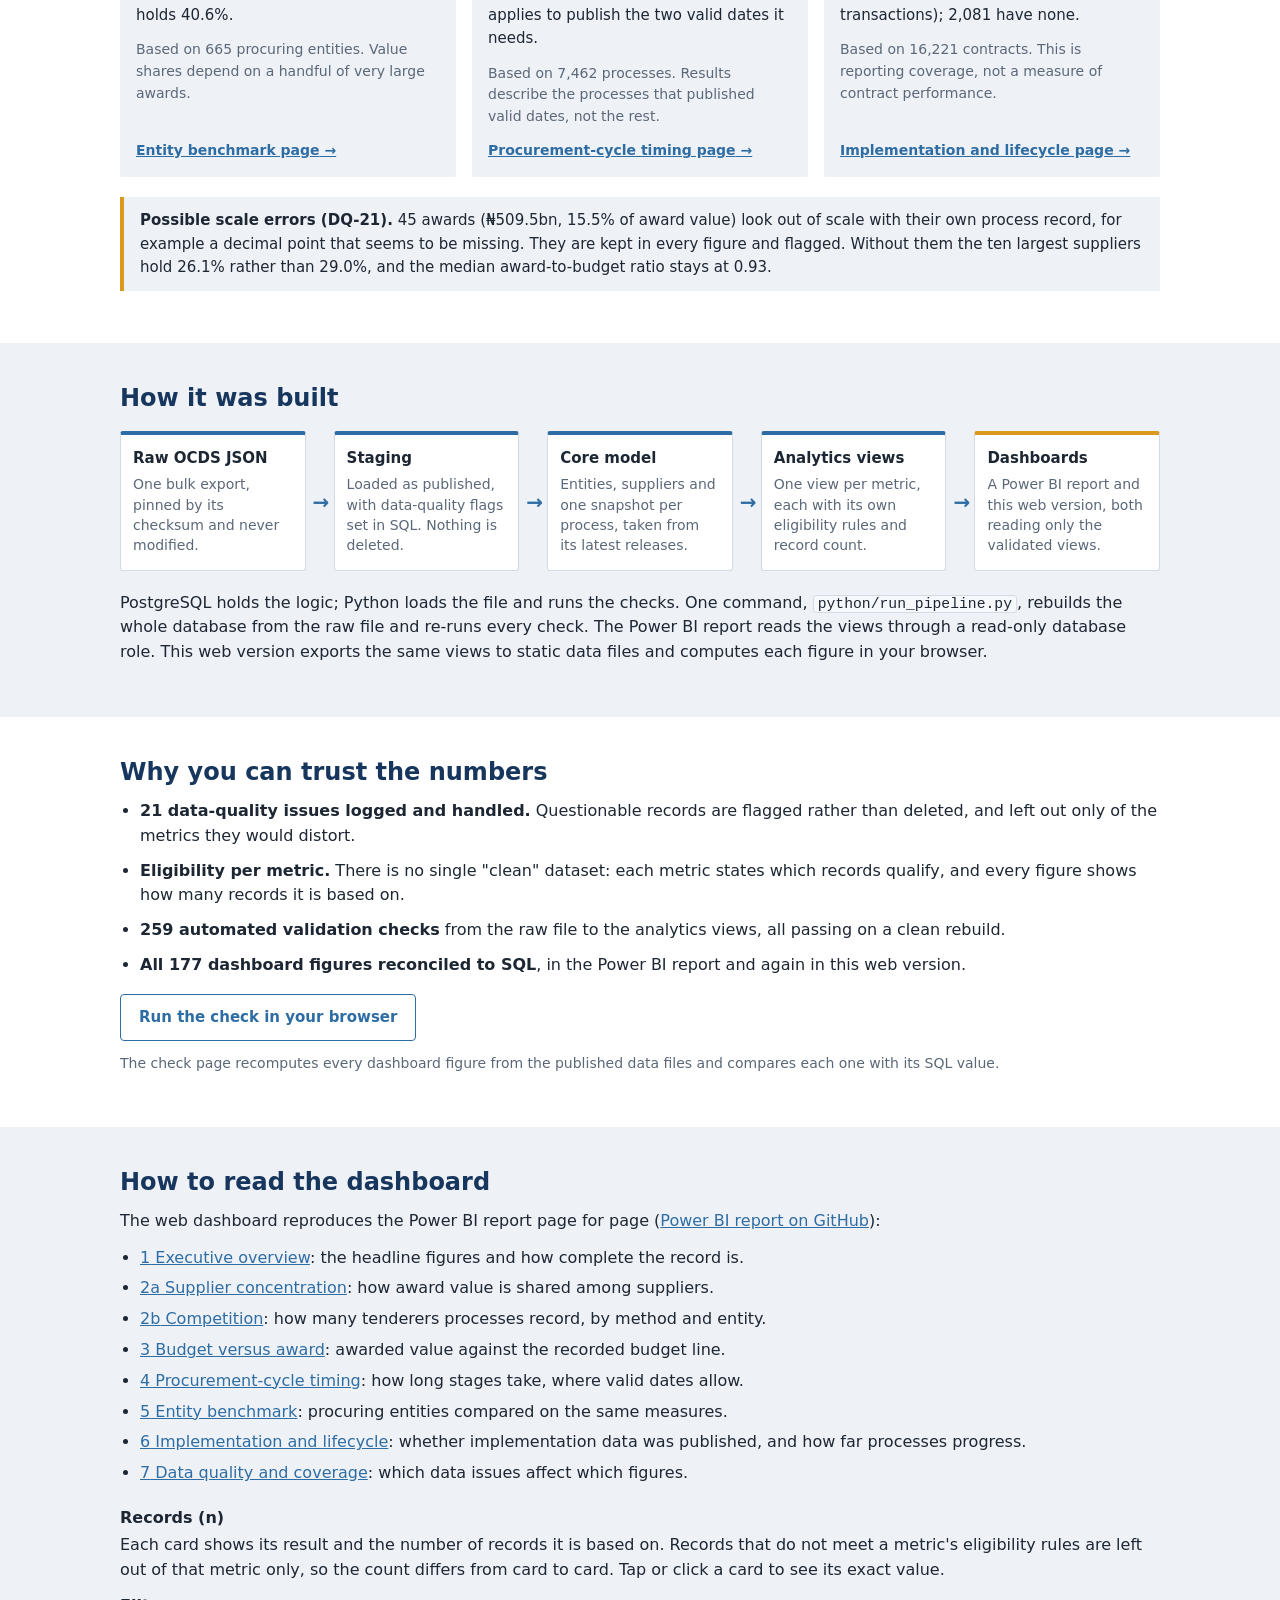
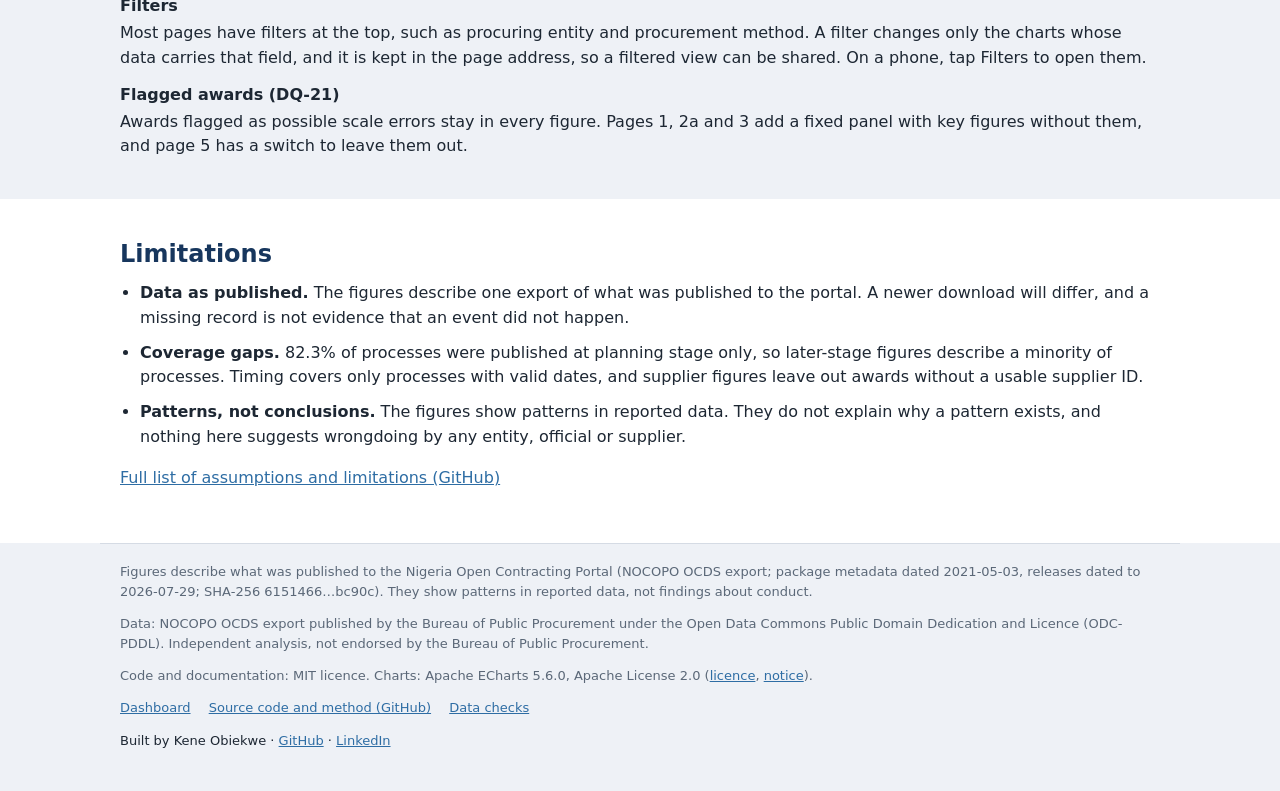
==== commit 3560aab5: "feat(web): state on the landing page that the dashboard reproduces the Power BI report Adds a note u" ====
--- a/web/index.html
+++ b/web/index.html
@@ -56,6 +56,9 @@
         <a class="button primary" href="dashboard.html">Open the dashboard</a>
         <a class="button secondary" href="https://github.com/kene-obiekwe/nigeria-public-procurement-intelligence" rel="noopener">See the code on GitHub</a>
       </p>
+      <p class="note">The dashboard is a web reproduction of the project's eight-page Power BI report, with the same pages
+        and the same figures. The <a href="https://github.com/kene-obiekwe/nigeria-public-procurement-intelligence/tree/main/dashboard" rel="noopener">Power BI
+        template and screenshots</a> are on GitHub.</p>
     </div>
   </section>
 
@@ -199,6 +202,9 @@
   <section class="section" id="read" aria-labelledby="read-h">
     <div class="wrap">
       <h2 id="read-h">How to read the dashboard</h2>
+      <p>The web dashboard reproduces the Power BI report page for page
+        (<a href="https://github.com/kene-obiekwe/nigeria-public-procurement-intelligence/tree/main/dashboard" rel="noopener">Power BI
+        report on GitHub</a>):</p>
       <ul class="pages">
         <li><a href="dashboard.html#overview"><span data-nofig>1</span> Executive overview</a>: the headline figures and how complete the record is.</li>
         <li><a href="dashboard.html#suppliers"><span data-nofig>2a</span> Supplier concentration</a>: how award value is shared among suppliers.</li>
--- a/web/css/landing.css
+++ b/web/css/landing.css
@@ -32,6 +32,8 @@
 .hero .button.secondary { color: var(--brand-fg); border-color: rgba(255, 255, 255, 0.6); }
 .button.secondary { color: var(--accent); border-color: var(--accent); background: var(--surface); }
 .hero .button.secondary { background: transparent; }
+.hero .note { font-size: 15px; max-width: 760px; margin: 18px 0 0; color: var(--brand-fg); opacity: 0.9; }
+.hero .note a { color: var(--brand-fg); text-decoration: underline; }
 
 /* ---------- sections ---------- */
 .section { padding: 40px 0; background: var(--bg); }
